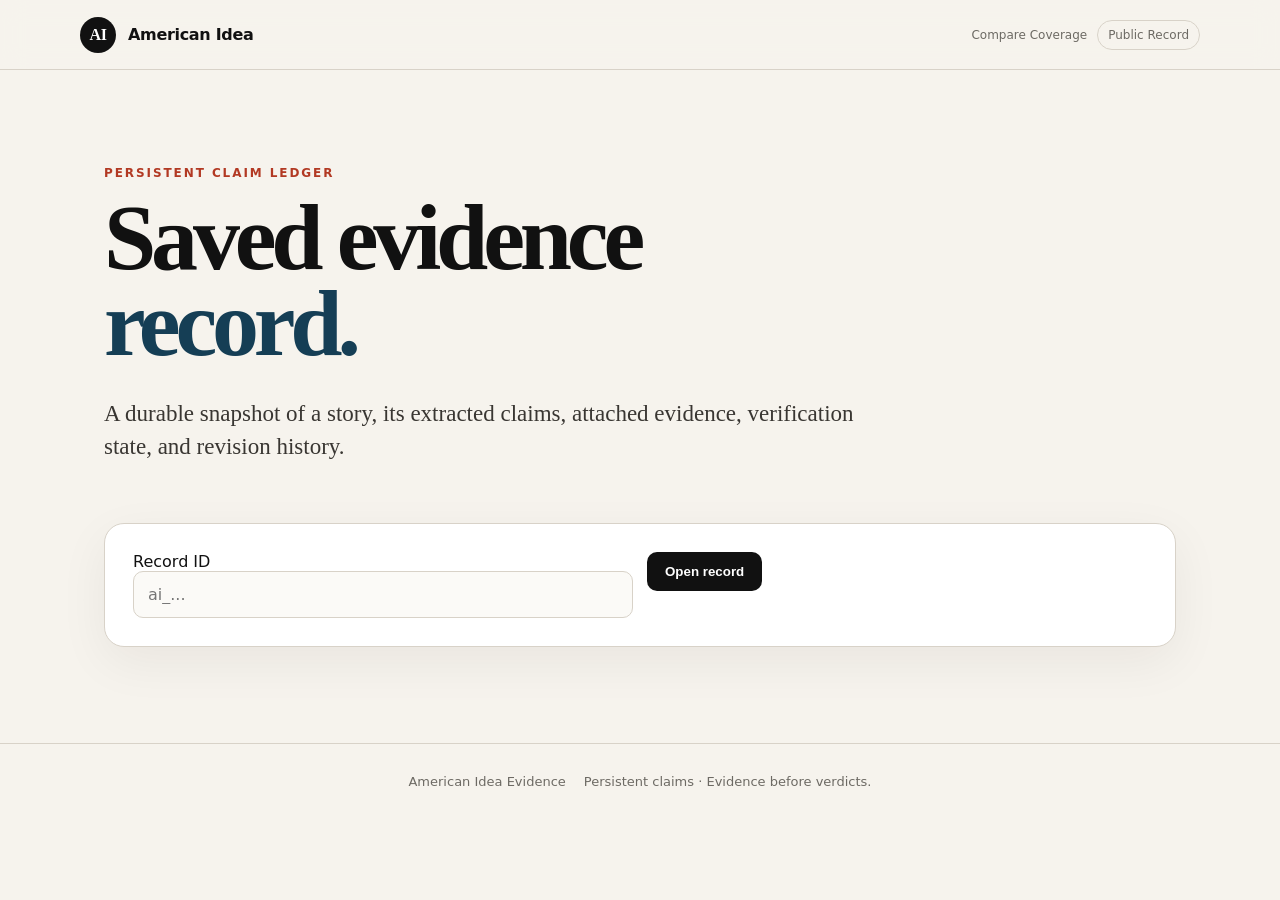
==== docs/record.html @ ba80fbf7 "Add public saved evidence record page" ====
<!doctype html>
<html lang="en">
<head>
  <meta charset="utf-8" />
  <meta name="viewport" content="width=device-width, initial-scale=1" />
  <meta name="description" content="American Idea Evidence saved public record." />
  <title>Saved Evidence Record — American Idea</title>
  <link rel="stylesheet" href="./styles.css" />
</head>
<body>
  <header class="topbar">
    <a class="brand" href="./"><span class="mark">AI</span><span>American Idea</span></a>
    <div class="top-actions"><a class="repo-link" href="./compare.html">Compare Coverage</a><span class="pill">Public Record</span></div>
  </header>
  <main>
    <section class="hero compact-hero">
      <p class="eyebrow">PERSISTENT CLAIM LEDGER</p>
      <h1>Saved evidence<br><span>record.</span></h1>
      <p class="lede">A durable snapshot of a story, its extracted claims, attached evidence, verification state, and revision history.</p>
    </section>

    <section class="panel">
      <div class="form-grid">
        <div>
          <label for="record-id">Record ID</label>
          <input id="record-id" autocomplete="off" placeholder="ai_..." />
        </div>
        <div class="record-actions">
          <button id="load-record" type="button">Open record</button>
        </div>
      </div>
      <p id="record-error" class="error" hidden></p>
    </section>

    <section id="saved-record" class="results" hidden>
      <div class="results-head">
        <div><p class="eyebrow">EVIDENCE RECORD</p><h2 id="saved-title">Saved record</h2><div id="saved-meta" class="record-meta"></div></div>
        <div class="stat"><strong id="saved-count">0</strong><span>claims</span></div>
      </div>
      <div class="methodology">This page displays the current persisted state. Status history is shown when a stored claim has changed after verification.</div>
      <div id="saved-claims" class="claims"></div>
    </section>
  </main>
  <footer><span>American Idea Evidence</span><span>Persistent claims · Evidence before verdicts.</span></footer>
  <script src="./record.js"></script>
</body>
</html>
---- docs/styles.css ----
:root{--bg:#f6f3ed;--ink:#111;--muted:#6d6a64;--line:#d8d2c8;--card:#fff;--accent:#b23923;--accent2:#153e55;--soft:#ece7dd}
*{box-sizing:border-box}body{margin:0;background:var(--bg);color:var(--ink);font-family:Inter,ui-sans-serif,system-ui,-apple-system,BlinkMacSystemFont,"Segoe UI",sans-serif}.topbar{height:70px;border-bottom:1px solid var(--line);display:flex;align-items:center;justify-content:space-between;padding:0 max(24px,calc((100vw - 1120px)/2));background:rgba(246,243,237,.92);position:sticky;top:0;backdrop-filter:blur(12px);z-index:5}.brand{display:flex;gap:12px;align-items:center;font-weight:800;letter-spacing:-.02em;text-decoration:none;color:var(--ink)}.mark{display:grid;place-items:center;width:36px;height:36px;background:var(--ink);color:white;border-radius:50%;font-family:Georgia,serif}.top-actions{display:flex;gap:10px;align-items:center}.repo-link{font-size:12px;color:var(--muted);text-decoration:none}.pill,.method{border:1px solid var(--line);padding:7px 10px;border-radius:999px;color:var(--muted);font-size:12px}main{max-width:1120px;margin:auto;padding:64px 24px 96px}.hero{max-width:850px;padding:32px 0 36px}.eyebrow{font-size:12px;letter-spacing:.16em;font-weight:800;color:var(--accent);margin:0 0 14px}.hero h1{font-family:Georgia,"Times New Roman",serif;font-size:clamp(52px,8vw,94px);line-height:.92;letter-spacing:-.055em;margin:0}.hero h1 span{color:var(--accent2)}.lede{font-family:Georgia,serif;font-size:23px;line-height:1.45;max-width:760px;color:#393632;margin-top:30px}.notice{border:1px solid var(--line);background:#fbfaf7;padding:14px 16px;border-radius:12px;color:#4e4a45;font-size:14px;line-height:1.55;margin-bottom:26px}.panel{background:var(--card);border:1px solid var(--line);box-shadow:0 15px 50px rgba(30,25,18,.06);border-radius:20px;padding:28px}.panel-title,.results-head{display:flex;align-items:flex-start;justify-content:space-between;gap:24px;margin-bottom:24px}.panel h2,.results h2{font-family:Georgia,serif;font-size:34px;margin:0;letter-spacing:-.03em}.form-grid{display:grid;grid-template-columns:1fr 1fr;gap:14px}.analyzer label{display:block;font-weight:750;font-size:13px;margin:18px 0 8px}.analyzer label span{font-weight:500;color:var(--muted)}input,textarea{width:100%;border:1px solid var(--line);background:#fbfaf7;border-radius:10px;padding:13px 14px;font:inherit;color:var(--ink);outline:none}textarea{resize:vertical;line-height:1.55}.actions{display:flex;gap:10px;flex-wrap:wrap;margin-top:16px}button{border:0;border-radius:10px;background:var(--ink);color:white;padding:12px 18px;font-weight:800;cursor:pointer}button.secondary{background:var(--soft);color:var(--ink)}button.ghost{background:transparent;color:var(--muted);border:1px solid var(--line)}button:disabled{opacity:.55;cursor:wait}.error{background:#fff0ed;color:#8f2416;border:1px solid #efc4bb;padding:10px 12px;border-radius:8px}.results{margin-top:36px}.record-meta{margin-top:8px;font-size:13px;color:var(--muted)}.stat{min-width:120px;text-align:right}.stat strong{display:block;font-size:34px}.stat span{font-size:12px;color:var(--muted)}.methodology{border-left:3px solid var(--accent2);background:#edf3f5;padding:14px 16px;color:#33464f;font-size:14px;line-height:1.55;margin-bottom:18px}.claims{display:grid;gap:12px}.claim{background:var(--card);border:1px solid var(--line);border-radius:14px;padding:20px}.claim-top{display:flex;justify-content:space-between;gap:16px}.claim h3{font-family:Georgia,serif;font-size:21px;line-height:1.35;margin:0 0 10px}.status{height:max-content;padding:6px 9px;border-radius:999px;background:#f0eee9;color:#5b5853;font-size:11px;text-transform:uppercase;font-weight:800;letter-spacing:.08em}.status-supported{background:#e7f4ea;color:#25623a}.status-partially_supported{background:#eef3dc;color:#556018}.status-contested{background:#fff0cf;color:#7a5600}.status-unsupported{background:#fde7e2;color:#8f2416}.status-basis{margin-top:12px;padding:10px 12px;border-left:3px solid var(--line);background:#faf8f4;color:#55514b;font-size:13px;line-height:1.5}.reasons{margin:10px 0 0;padding-left:18px;color:var(--muted);font-size:13px;line-height:1.5}.claim-id{font-family:ui-monospace,SFMono-Regular,Menlo,monospace;color:#908a82;font-size:11px;margin-top:12px}.evidence-box{margin-top:16px;border-top:1px solid var(--line);padding-top:14px;display:grid;gap:8px}.evidence-heading{font-size:12px;text-transform:uppercase;letter-spacing:.08em;font-weight:800;color:var(--accent2)}.evidence-item{display:grid;gap:6px;text-decoration:none;color:var(--ink);border:1px solid #d8e1e5;background:#f7fbfc;padding:12px;border-radius:10px}.evidence-item a{color:var(--ink);text-decoration:none}.evidence-item small{color:var(--muted);line-height:1.45}.evidence-item blockquote{margin:4px 0;padding:10px 12px;background:white;border-left:3px solid #b8c9d1;color:#444;font-family:Georgia,serif;line-height:1.5}.evidence-kind,.evidence-relation{font-size:10px;text-transform:uppercase;letter-spacing:.08em;font-weight:800;border-radius:999px;padding:4px 7px}.evidence-kind{color:var(--accent2);background:#e7f0f3}.evidence-relation{color:#5a4d2e;background:#f3ecd9}.verification-verified{border-color:#a8c6b0}.verification-fetch_failed{border-color:#e5b4aa;background:#fff8f6}.no-evidence{margin-top:14px;border-top:1px solid var(--line);padding-top:12px;color:var(--muted);font-size:12px}.principles{margin-top:52px;border-top:1px solid var(--ink);padding-top:28px;max-width:850px}.principles blockquote{font-family:Georgia,serif;font-size:clamp(30px,5vw,52px);line-height:1.08;margin:0 0 18px;color:var(--accent2)}.principles p:last-child{color:var(--muted);font-size:17px;line-height:1.6}.future-grid{display:grid;grid-template-columns:repeat(2,1fr);gap:14px;margin-top:50px}.future-grid article{border-top:1px solid var(--ink);padding:20px 4px 30px}.future-grid h3{font-family:Georgia,serif;font-size:26px;margin:10px 0 8px}.future-grid p{color:var(--muted);line-height:1.6;margin:0}footer{border-top:1px solid var(--line);padding:30px 24px;display:flex;justify-content:center;gap:18px;flex-wrap:wrap;color:var(--muted);font-size:13px}@media(max-width:700px){.future-grid,.form-grid{grid-template-columns:1fr}.method{display:none}.panel{padding:20px}.hero h1{font-size:54px}.lede{font-size:20px}.top-actions .repo-link{display:none}}
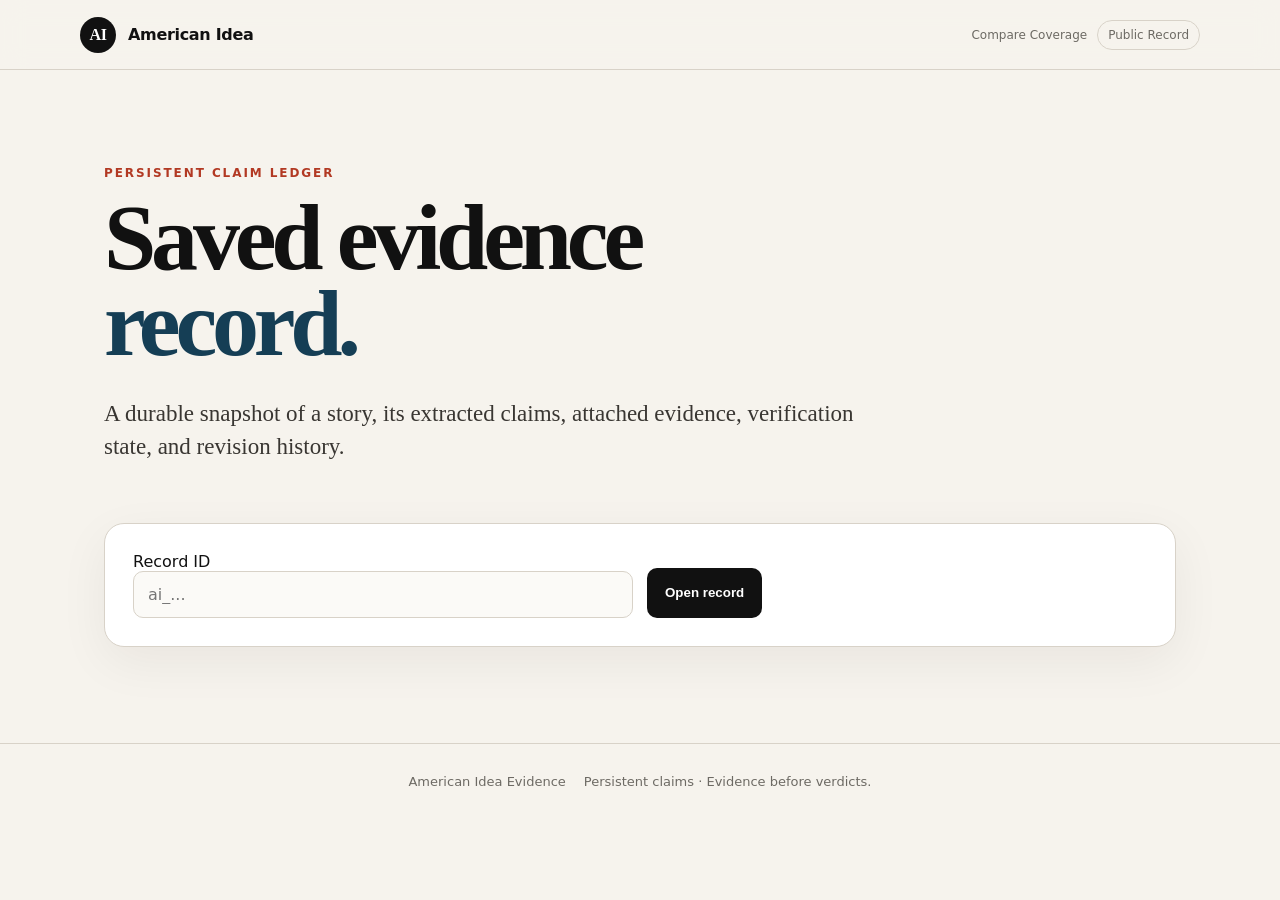
==== commit 0e2a3bb7: "Add Story Timeline actions to saved record page" ====
--- a/docs/record.html
+++ b/docs/record.html
@@ -25,11 +25,14 @@
           <label for="record-id">Record ID</label>
           <input id="record-id" autocomplete="off" placeholder="ai_..." />
         </div>
-        <div class="record-actions">
+        <div class="record-actions actions">
           <button id="load-record" type="button">Open record</button>
+          <button id="refresh-record" type="button" class="secondary" hidden>Refresh story</button>
+          <a id="timeline-link" class="button-link" href="./timeline.html" hidden>View timeline</a>
         </div>
       </div>
       <p id="record-error" class="error" hidden></p>
+      <p id="refresh-note" class="methodology" hidden></p>
     </section>
 
     <section id="saved-record" class="results" hidden>
